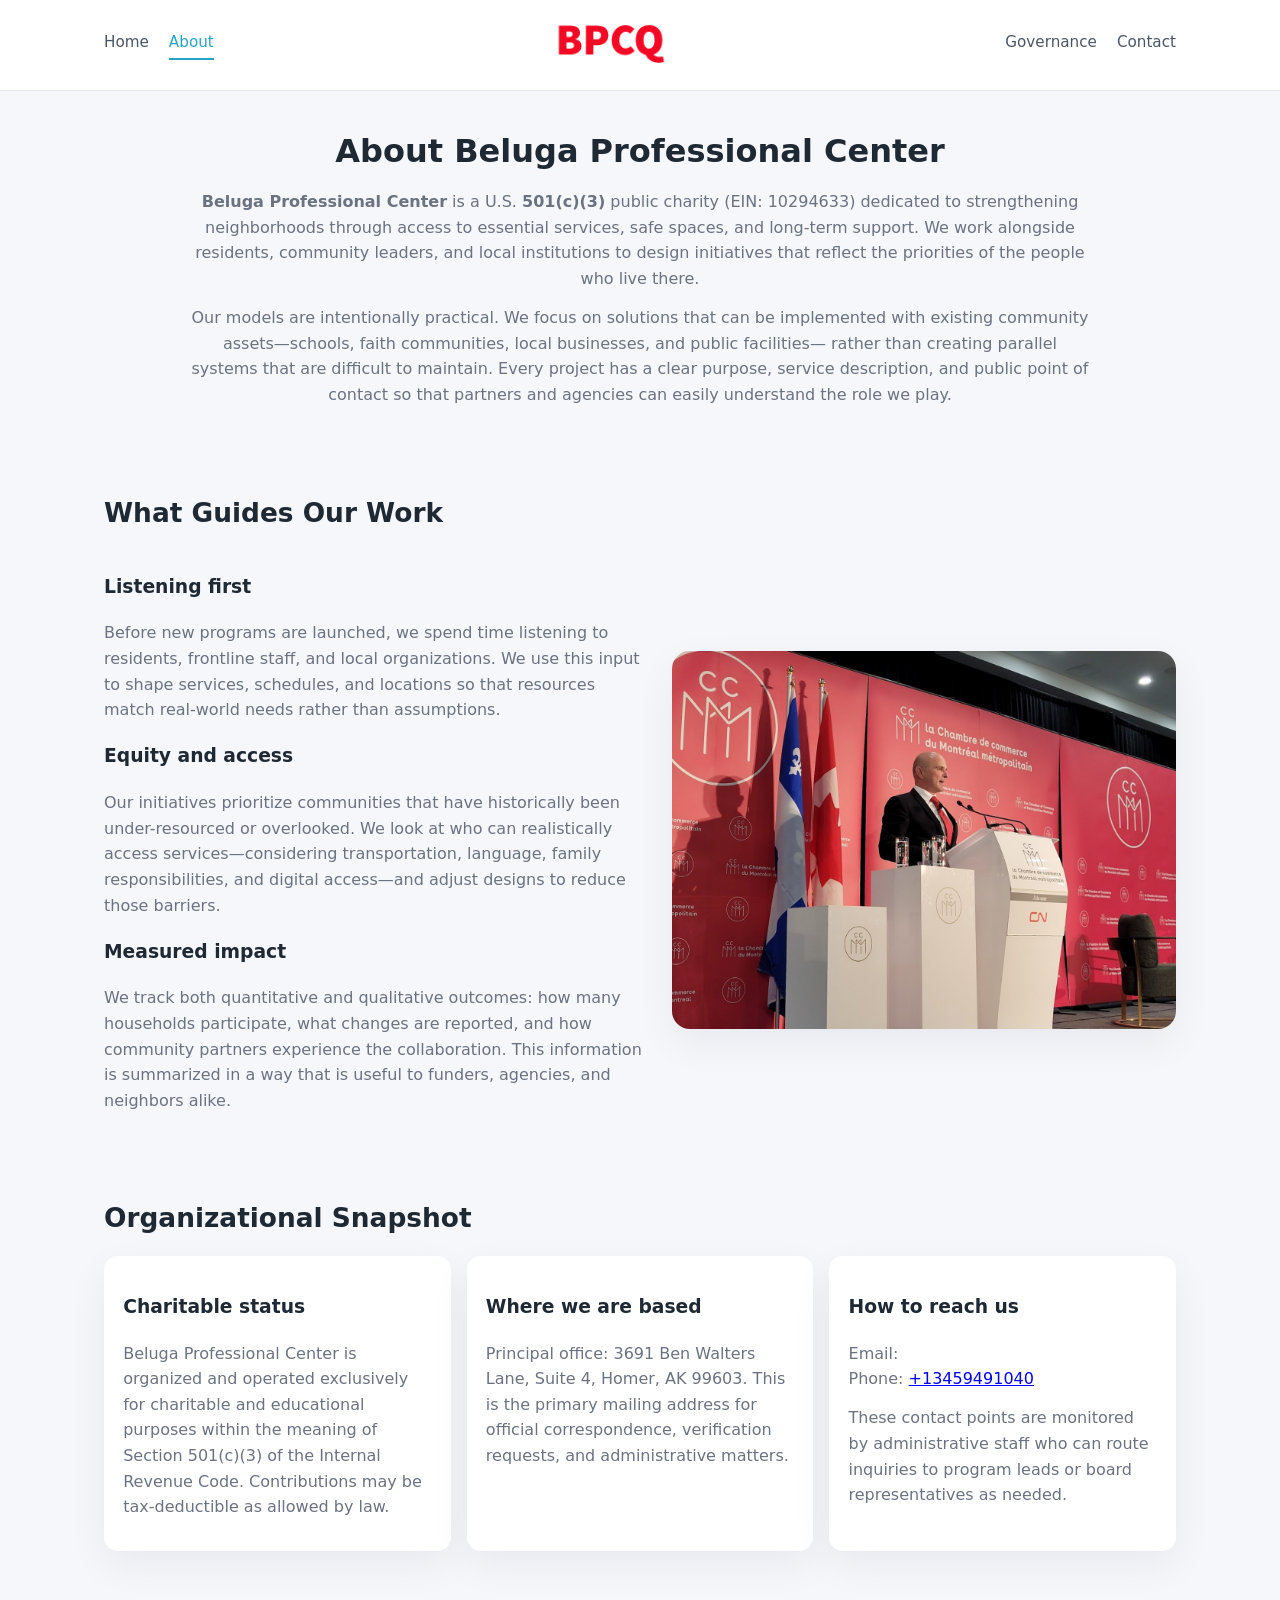
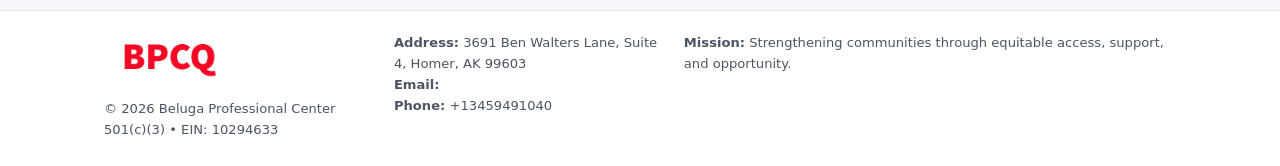
==== about.html @ 86294d13 "Initial commit" ====
<!doctype html>
<html lang="en">
<head>
<meta charset="utf-8" />
<meta name="viewport" content="width=device-width,initial-scale=1" />
<title>Beluga Professional Center – Nonprofit • 2025</title>
<link rel="stylesheet" href="assets/styles.css" />
<link rel="icon" href="images/logo.png" />

<meta name="data-ein" content="10294633">
<meta name="data-name" content="Beluga Professional Center">
<meta name="data-email" content="">
<meta name="data-phone" content="+13459491040">
<meta name="data-address" content="3691 Ben Walters Lane, Suite 4,
Homer, AK 99603">
<meta name="data-map" content="3691+Ben+Walters+Lane,+Suite+4,+Homer,+AK+99603">
  <meta name="description" content="Our nonprofit strengthens the community with programs focused on community services, education, and direct relief.">
</head>
<body>
<div style="position:absolute;left:-9999px;top:-9999px;opacity:0" data-uniq="{{UNIQUE_BLOB}}">
  <span>Our nonprofit strengthens the community with programs focused on community services, education, and direct relief.</span><svg width="12" height="12" viewBox="0 0 12 12" xmlns="http://www.w3.org/2000/svg"><circle cx="6" cy="6" r="5" fill="#7c3aed"/></svg><img src="images/education.jpg" width="1" height="1" alt="" loading="lazy"/>
</div>


<header>
  <div class="header-inner">
    <nav>
      <a href="index.html">Home</a>
      <a class="active" href="about.html">About</a>
    </nav>
    <a href="index.html"><img src="images/logo.png" style="width:150px" alt="Beluga Professional Center logo"></a>
    <nav>
      <a href="governance.html">Governance</a>
      <a href="contact.html">Contact</a>
    </nav>
  </div>
</header>

<section class="section">
  <h1>About Beluga Professional Center</h1>
  <p>
    <strong>Beluga Professional Center</strong> is a U.S. <strong>501(c)(3)</strong> public charity (EIN: 10294633)
    dedicated to strengthening neighborhoods through access to essential services, safe spaces,
    and long-term support. We work alongside residents, community leaders, and local institutions
    to design initiatives that reflect the priorities of the people who live there.
  </p>
  <p>
    Our models are intentionally practical. We focus on solutions that can be implemented with
    existing community assets—schools, faith communities, local businesses, and public facilities—
    rather than creating parallel systems that are difficult to maintain. Every project has a
    clear purpose, service description, and public point of contact so that partners and
    agencies can easily understand the role we play.
  </p>
</section>

<section class="section">
  <h2>What Guides Our Work</h2>
  <div class="zig">
    <div>
      <h3>Listening first</h3>
      <p>
        Before new programs are launched, we spend time listening to residents, frontline staff,
        and local organizations. We use this input to shape services, schedules, and locations so
        that resources match real-world needs rather than assumptions.
      </p>
      <h3>Equity and access</h3>
      <p>
        Our initiatives prioritize communities that have historically been under-resourced or
        overlooked. We look at who can realistically access services—considering transportation,
        language, family responsibilities, and digital access—and adjust designs to reduce those
        barriers.
      </p>
      <h3>Measured impact</h3>
      <p>
        We track both quantitative and qualitative outcomes: how many households participate,
        what changes are reported, and how community partners experience the collaboration.
        This information is summarized in a way that is useful to funders, agencies, and
        neighbors alike.
      </p>
    </div>
    <img src="images/about.jpg" alt="Community engagement" />
  </div>
</section>

<section class="section">
  <h2>Organizational Snapshot</h2>
  <div class="cards">
    <article class="c6cf3f005ad">
      <h3>Charitable status</h3>
      <p>
        Beluga Professional Center is organized and operated exclusively for charitable and educational purposes
        within the meaning of Section 501(c)(3) of the Internal Revenue Code. Contributions may
        be tax-deductible as allowed by law.
      </p>
    </article>
    <article class="c6cf3f005ad">
      <h3>Where we are based</h3>
      <p>
        Principal office: 3691 Ben Walters Lane, Suite 4,
Homer, AK 99603. This is the primary mailing address for official
        correspondence, verification requests, and administrative matters.
      </p>
    </article>
    <article class="c6cf3f005ad">
      <h3>How to reach us</h3>
      <p>
        Email: <a href="mailto:"></a><br>
        Phone: <a href="tel:+13459491040">+13459491040</a>
      </p>
      <p>
        These contact points are monitored by administrative staff who can route inquiries
        to program leads or board representatives as needed.
      </p>
    </article>
  </div>
</section>

<footer>
  <div class="footer-inner">
    <div>
      <img src="images/logo.png" style="width:130px;margin-bottom:.5rem" alt="">
      <div class="small">© <span id="year"></span> Beluga Professional Center</div>
      <div class="small">501(c)(3) • EIN: 10294633</div>
    </div>
    <div>
      <div class="small"><strong>Address:</strong> 3691 Ben Walters Lane, Suite 4,
Homer, AK 99603</div>
      <div class="small"><strong>Email:</strong> </div>
      <div class="small"><strong>Phone:</strong> +13459491040</div>
    </div>
    <div>
      <div class="small"><strong>Mission:</strong> Strengthening communities through equitable access, support, and opportunity.</div>
    </div>
  </div>
</footer>

<script>
(() => {
  const y=document.getElementById("year");
  if(y) y.textContent=new Date().getFullYear();
  function g(n){let el=document.querySelector(`meta[name="${n}"]`);return el?el.content:"";}
  function h(s){let x=2166136261>>>0;for(let i=0;i<s.length;i++){x^=s.charCodeAt(i);x=(x*16777619)>>>0;}return x>>>0;}
  let id=(g("data-ein")||"x").replace(/\D+/g,"") || g("data-name");
  let k=h(String(id)),H=k%360,S=55+(k%20),L=46;
  document.documentElement.style.setProperty("--brand",`hsl(${H} ${S}% ${L}%)`);
})();
</script>
</body>
</html>
---- assets/styles.css ----
:root {
  --brand: #17663c;
  --bg: #f5f7fb;
  --text: #1f2933;
  --muted: #6b7280;
  --card: #ffffff;
  --border-soft: #e5e7eb;
  --radius-lg: 18px;
  --radius-md: 14px;
  --shadow-soft: 0 14px 40px rgba(15, 23, 42, 0.06);
}

*,
*::before,
*::after {
  box-sizing: border-box;
}

html,
body {
  margin: 0;
  padding: 0;
}

body {
  font-family: system-ui, -apple-system, BlinkMacSystemFont, "Segoe UI", sans-serif;
  background: var(--bg);
  color: var(--text);
  line-height: 1.6;
}

img {
  display: block;
  max-width: 100%;
  height: auto;
}

/* ===== HEADER ===== */

header {
  position: sticky;
  top: 0;
  z-index: 20;
  background: #ffffff;
  border-bottom: 1px solid #e5e7eb;
}

.header-inner {
  max-width: 1120px;
  margin: 0 auto;
  padding: 0.7rem 1.5rem;
  display: flex;
  align-items: center;
  justify-content: space-between;
  gap: 1.25rem;
}

nav {
  display: flex;
  gap: 1.25rem;
  align-items: center;
}

nav a {
  font-size: 0.95rem;
  text-decoration: none;
  color: #4b5563;
  padding-bottom: 0.25rem;
  border-bottom: 2px solid transparent;
}

nav a:hover {
  color: var(--brand);
}

nav a.active {
  color: var(--brand);
  border-color: var(--brand);
}

/* ===== COMMON SECTION ===== */

.section {
  max-width: 1120px;
  margin: 0 auto;
  padding: 2.2rem 1.5rem;
}

.section h1 {
  font-size: 2rem;
  margin: 0 0 1rem;
}

.section h2 {
  font-size: 1.65rem;
  margin: 0 0 1rem;
}

.section p {
  margin: 0 0 0.85rem;
  color: var(--muted);
}

/* Giữ lại rule cũ cho các template khác dùng .section đầu tiên */
.section:first-of-type {
  text-align: center;
}

.section:first-of-type h1 {
  margin-bottom: 0.75rem;
}

.section:first-of-type p {
  margin: 0 auto 0.85rem;
  color: var(--muted);
  max-width: 900px;
}

.section:first-of-type > img {
  margin: 1.4rem auto 0;
  width: 100%;
  max-width: 640px;
  max-height: 360px;
  object-fit: cover;
  border-radius: var(--radius-lg);
  box-shadow: var(--shadow-soft);
}

/* ===== HERO (FIRST BLOCK ON INDEX.HTML) ===== */

.c45e0f00dd7 {
  background: var(--bg);
}

.hero-wrap {
  max-width: 1120px;
  margin: 0 auto;
  padding: 2.4rem 1.5rem 2.8rem;
  display: grid;
  grid-template-columns: minmax(0, 1.35fr) minmax(0, 1.1fr);
  gap: 2rem;
  align-items: center;
}

.c45e0f00dd7 h1 {
  font-size: 2.3rem;
  margin: 0 0 0.8rem;
}

.c45e0f00dd7 .cfec2ba3961 {
  font-size: 1rem;
  color: var(--muted);
  margin-bottom: 0.75rem;
}

.c45e0f00dd7 p {
  margin: 0 0 0.7rem;
  color: var(--muted);
}

.c45e0f00dd7 img {
  width: 100%;
  max-width: 520px;
  max-height: 360px;
  object-fit: cover;
  border-radius: var(--radius-lg);
  box-shadow: var(--shadow-soft);
  justify-self: center;
}

/* ===== HOME FOCUS LAYOUT ===== */

.focus-layout {
  display: grid;
  grid-template-columns: 3fr 2fr;
  gap: 1.75rem;
  align-items: flex-start;
}

.focus-photo {
  background: #ffffff;
  border-radius: var(--radius-lg);
  box-shadow: var(--shadow-soft);
  overflow: hidden;
}

.focus-photo img {
  width: 100%;
  max-height: 430px;
  object-fit: cover;
}

.focus-card {
  background: #ffffff;
  border-radius: var(--radius-lg);
  box-shadow: var(--shadow-soft);
  padding: 1.25rem 1.4rem;
  display: flex;
  flex-direction: column;
  gap: 0.85rem;
}

.focus-card img {
  width: 100%;
  max-height: 320px;
  object-fit: cover;
  border-radius: var(--radius-md);
  margin-top: 0.5rem;
}

.focus-list {
  display: flex;
  flex-direction: column;
  gap: 1.1rem;
}

.focus-item h3 {
  margin: 0 0 0.25rem;
  font-size: 1.05rem;
}

/* ===== IMPACT METRICS ===== */

.metrics {
  max-width: 720px;
  margin: 1.4rem auto 0;
  background: #ffffff;
  border-radius: 18px;
  box-shadow: var(--shadow-soft);
  overflow: hidden;
  display: flex;
  flex-direction: column;
}

.metric {
  padding: 1rem 1.25rem;
  border-bottom: 1px solid #f3f4f6;
  border-radius: 0;
  box-shadow: none;
  font-size: 0.95rem;
  color: var(--muted);
  display: flex;
  flex-direction: column;
  gap: 0.15rem;
}

.metric:last-child {
  border-bottom: none;
}

.metric .num {
  font-size: 1.3rem;
  font-weight: 700;
  color: var(--brand);
}

/* ===== GENERIC CARDS ===== */

.cards {
  display: grid;
  grid-template-columns: repeat(3, minmax(0, 1fr));
  gap: 1rem;
}

.c6cf3f005ad {
  background: #ffffff;
  border-radius: var(--radius-md);
  padding: 1.1rem 1.2rem;
  box-shadow: var(--shadow-soft);
}

/* ===== ZIGZAG (ABOUT / GOV) ===== */

.zig {
  display: grid;
  grid-template-columns: minmax(0, 1.4fr) minmax(0, 1.3fr);
  gap: 1.6rem;
  align-items: center;
  margin-top: 1.2rem;
}

.zig img {
  width: 100%;
  max-height: 380px;
  object-fit: cover;
  border-radius: var(--radius-lg);
  box-shadow: var(--shadow-soft);
}

/* ===== GALLERY ===== */

.gallery {
  display: grid;
  grid-template-columns: repeat(4, minmax(0, 1fr));
  gap: 0.75rem;
  margin-top: 0.8rem;
}

.gallery img {
  width: 100%;
  max-height: 210px;
  object-fit: cover;
  border-radius: var(--radius-md);
  box-shadow: var(--shadow-soft);
}

/* ===== GOVERNANCE BLOCKS ===== */

.gov-block {
  background: #ffffff;
  border-radius: var(--radius-md);
  box-shadow: var(--shadow-soft);
  padding: 1.1rem 1.2rem;
  margin-bottom: 1rem;
}

/* ===== CONTACT ===== */

.contact-grid {
  display: grid;
  grid-template-columns: minmax(0, 1.1fr) minmax(0, 1.4fr);
  gap: 1.7rem;
}

.contact-card {
  background: #ffffff;
  border-radius: var(--radius-md);
  box-shadow: var(--shadow-soft);
  padding: 1.2rem 1.3rem;
}

.contact-card img {
  width: 100%;
  max-height: 260px;
  object-fit: cover;
  border-radius: var(--radius-md);
  box-shadow: var(--shadow-soft);
}

/* form */

form {
  display: flex;
  flex-direction: column;
  gap: 0.75rem;
}

label {
  font-size: 0.9rem;
  display: flex;
  flex-direction: column;
  gap: 0.25rem;
}

input,
textarea {
  font: inherit;
  padding: 0.55rem 0.65rem;
  border-radius: 10px;
  border: 1px solid var(--border-soft);
  outline: none;
}

input:focus,
textarea:focus {
  border-color: var(--brand);
  box-shadow: 0 0 0 1px rgba(16, 185, 129, 0.15);
}

textarea {
  resize: vertical;
  min-height: 120px;
}

.c864729c7bd {
  display: inline-flex;
  align-items: center;
  justify-content: center;
  padding: 0.55rem 1.3rem;
  border-radius: 999px;
  border: none;
  cursor: pointer;
  font-weight: 600;
  font-size: 0.94rem;
  background: var(--brand);
  color: #ffffff;
}

.c864729c7bd:hover {
  filter: brightness(1.05);
}

/* ===== FOOTER ===== */

footer {
  border-top: 1px solid #e5e7eb;
  background: #ffffff;
  margin-top: 1.5rem;
}

.footer-inner {
  max-width: 1120px;
  margin: 0 auto;
  padding: 1.3rem 1.5rem 1.6rem;
  display: grid;
  grid-template-columns: 1.1fr 1.1fr 2fr;
  gap: 1.2rem;
  align-items: flex-start;
}

.small {
  font-size: 0.82rem;
  color: #4b5563;
}

/* ===== RESPONSIVE ===== */

@media (max-width: 992px) {
  .hero-wrap {
    grid-template-columns: 1fr;
  }

  .c45e0f00dd7 img {
    max-width: 100%;
    max-height: 320px;
  }

  .focus-layout {
    grid-template-columns: 1.2fr 1fr;
  }

  .cards {
    grid-template-columns: repeat(2, minmax(0, 1fr));
  }

  .gallery {
    grid-template-columns: repeat(3, minmax(0, 1fr));
  }

  .contact-grid {
    grid-template-columns: 1fr;
  }

  .zig {
    grid-template-columns: 1fr;
  }

  .focus-photo img {
    max-height: 360px;
  }

  .focus-card img,
  .zig img {
    max-height: 320px;
  }
}

@media (max-width: 768px) {
  .header-inner {
    flex-wrap: wrap;
    justify-content: center;
    gap: 0.6rem;
  }

  nav {
    gap: 0.8rem;
  }

  .section {
    padding: 1.7rem 1.1rem;
  }

  .section h1 {
    font-size: 1.6rem;
  }

  .section h2 {
    font-size: 1.35rem;
  }

  .hero-wrap {
    padding: 1.8rem 1.1rem 2.2rem;
  }

  .c45e0f00dd7 h1 {
    font-size: 1.9rem;
  }

  .focus-layout {
    grid-template-columns: 1fr;
  }

  .focus-photo img {
    max-height: 280px;
  }

  .focus-card img {
    max-height: 240px;
  }

  .zig img {
    max-height: 240px;
  }

  .gallery {
    grid-template-columns: repeat(2, minmax(0, 1fr));
  }

  .cards {
    grid-template-columns: 1fr;
  }

  .footer-inner {
    grid-template-columns: 1fr;
  }

  .section:first-of-type > img {
    max-height: 260px;
  }
}

@media (max-width: 480px) {
  .focus-photo img {
    max-height: 230px;
  }

  .focus-card img,
  .zig img,
  .contact-card img {
    max-height: 210px;
  }
}
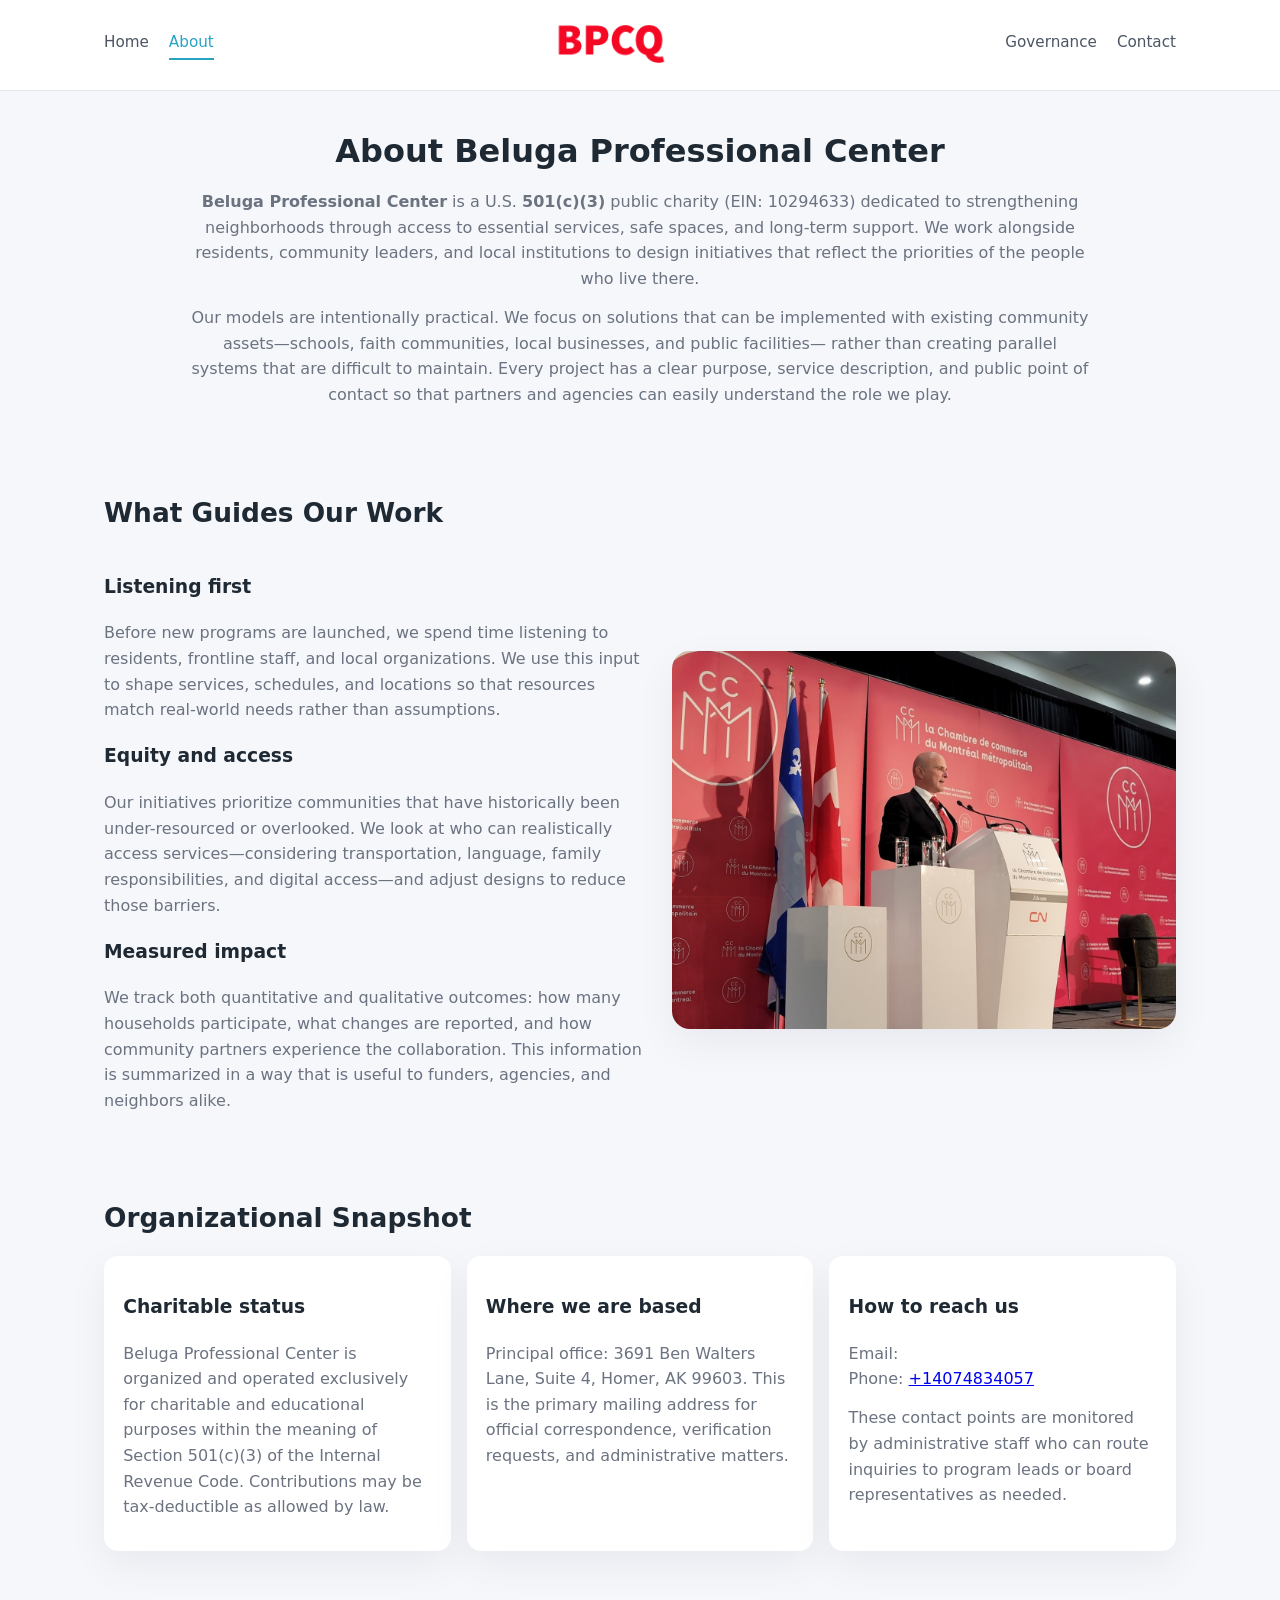
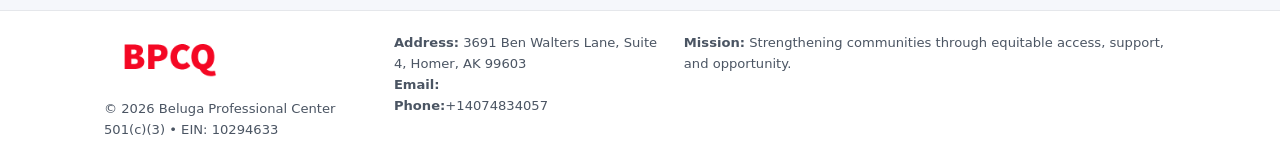
==== commit fb06b3ca: "Update phone number to +14074834057 (auto script)" ====
--- a/about.html
+++ b/about.html
@@ -105,7 +105,7 @@
       <h3>How to reach us</h3>
       <p>
         Email: <a href="mailto:"></a><br>
-        Phone: <a href="tel:+13459491040">+13459491040</a>
+        Phone: <a href="tel:+14074834057">+14074834057</a>
       </p>
       <p>
         These contact points are monitored by administrative staff who can route inquiries
@@ -126,7 +126,7 @@
       <div class="small"><strong>Address:</strong> 3691 Ben Walters Lane, Suite 4,
 Homer, AK 99603</div>
       <div class="small"><strong>Email:</strong> </div>
-      <div class="small"><strong>Phone:</strong> +13459491040</div>
+      <div class="small"><strong>Phone:</strong>+14074834057</div>
     </div>
     <div>
       <div class="small"><strong>Mission:</strong> Strengthening communities through equitable access, support, and opportunity.</div>
@@ -146,4 +146,4 @@
 })();
 </script>
 </body>
-</html>
+</html>
